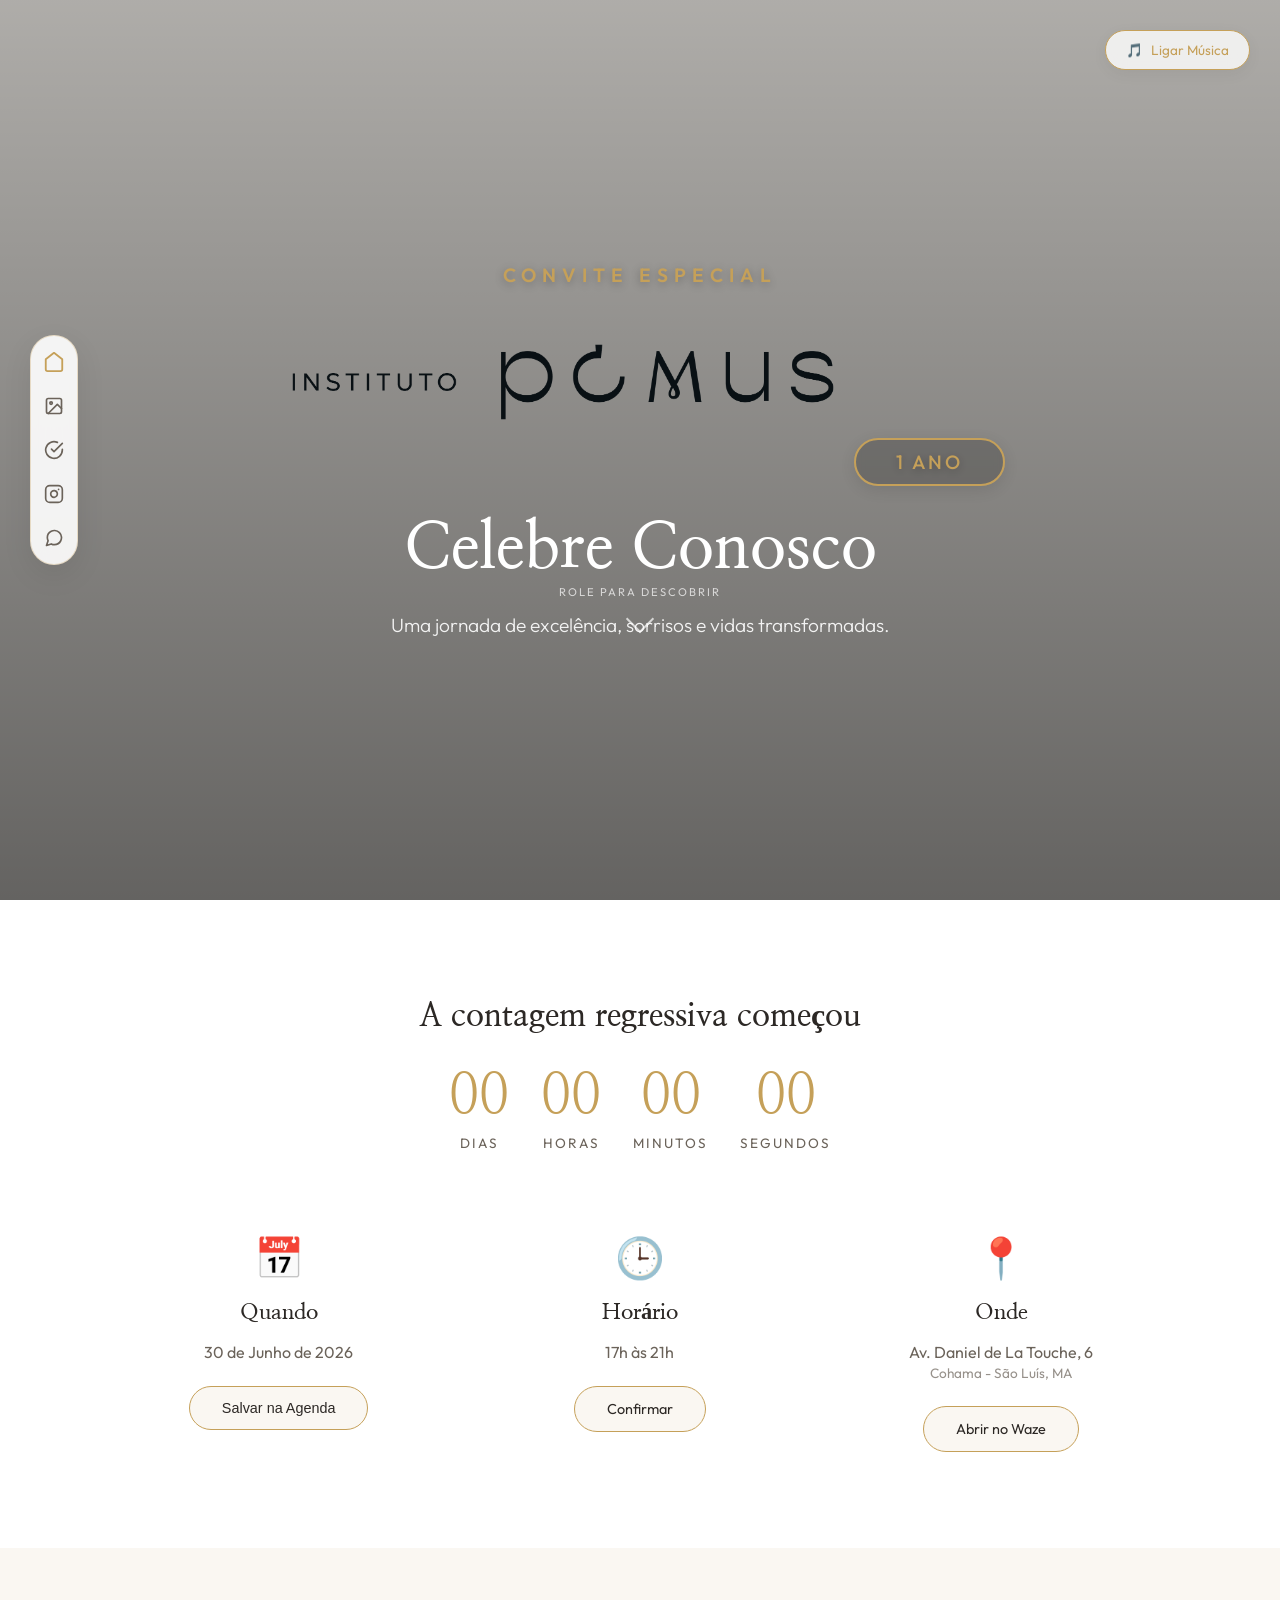
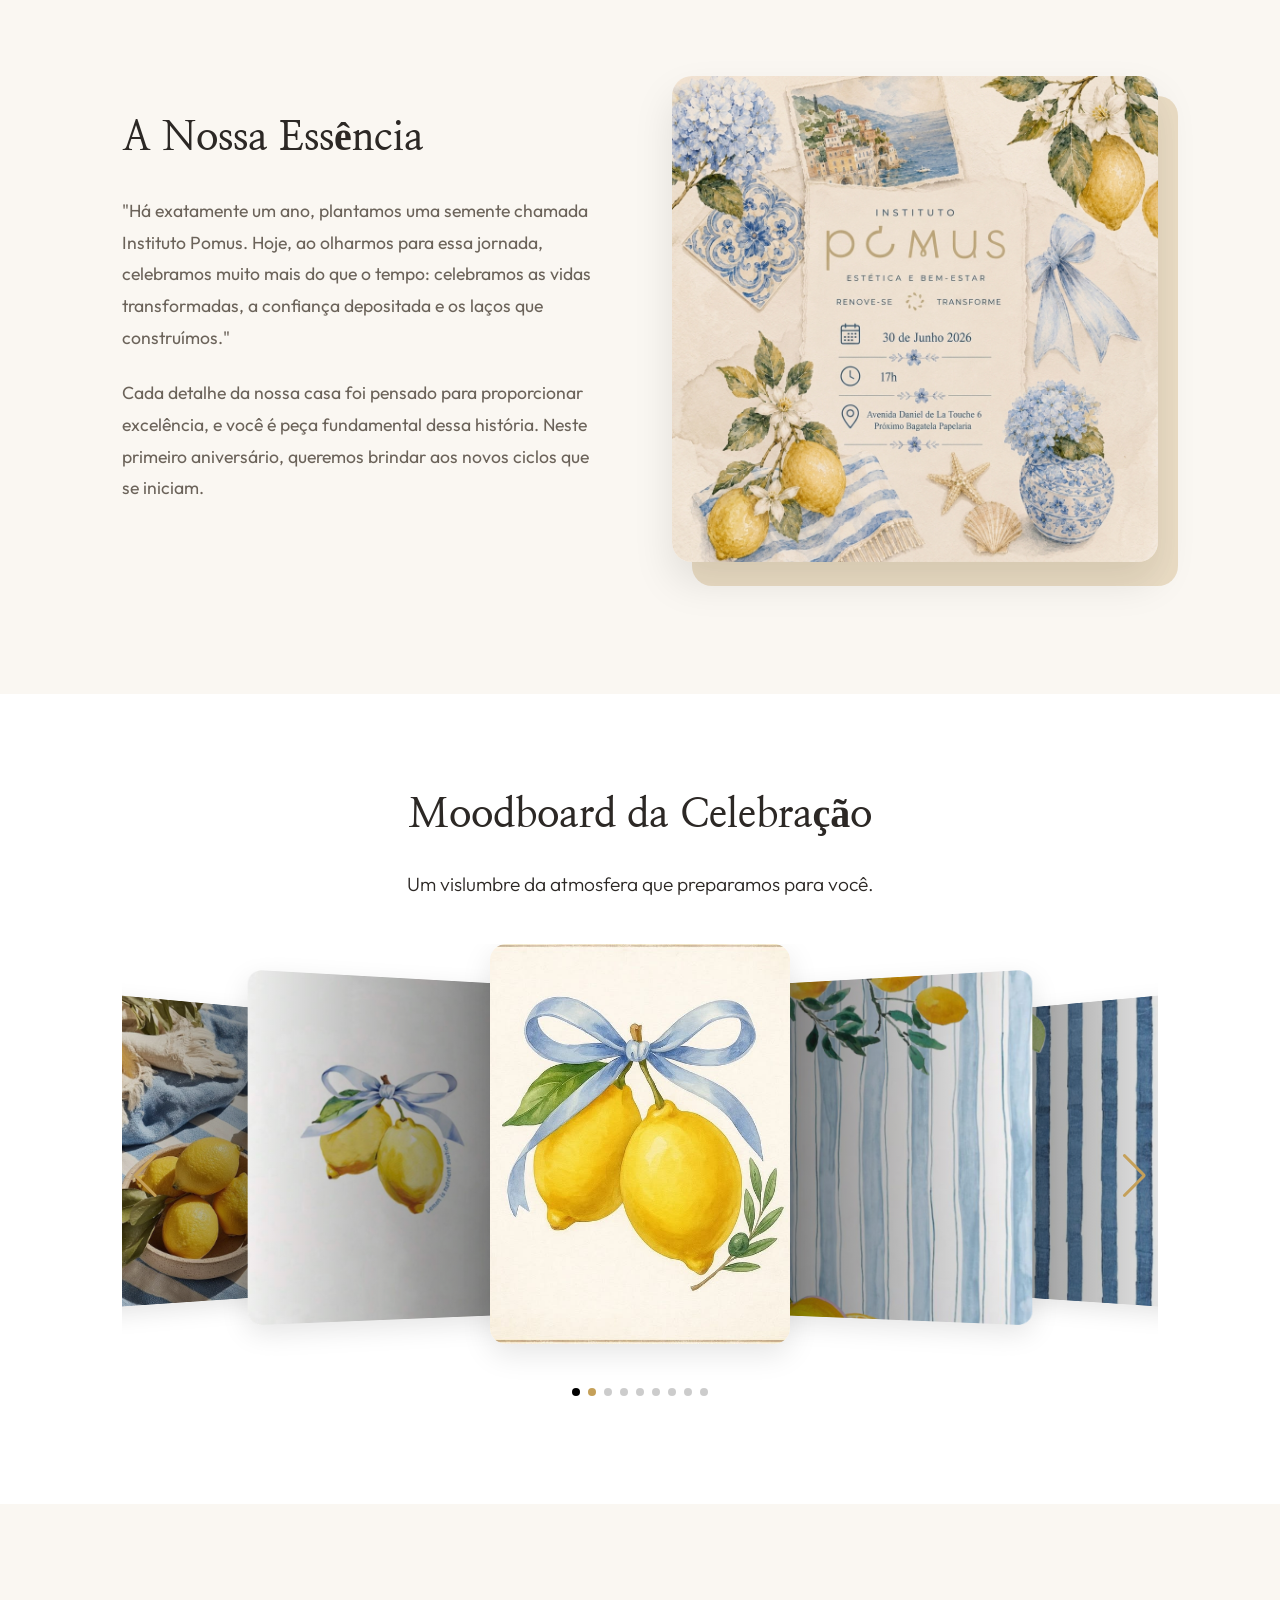
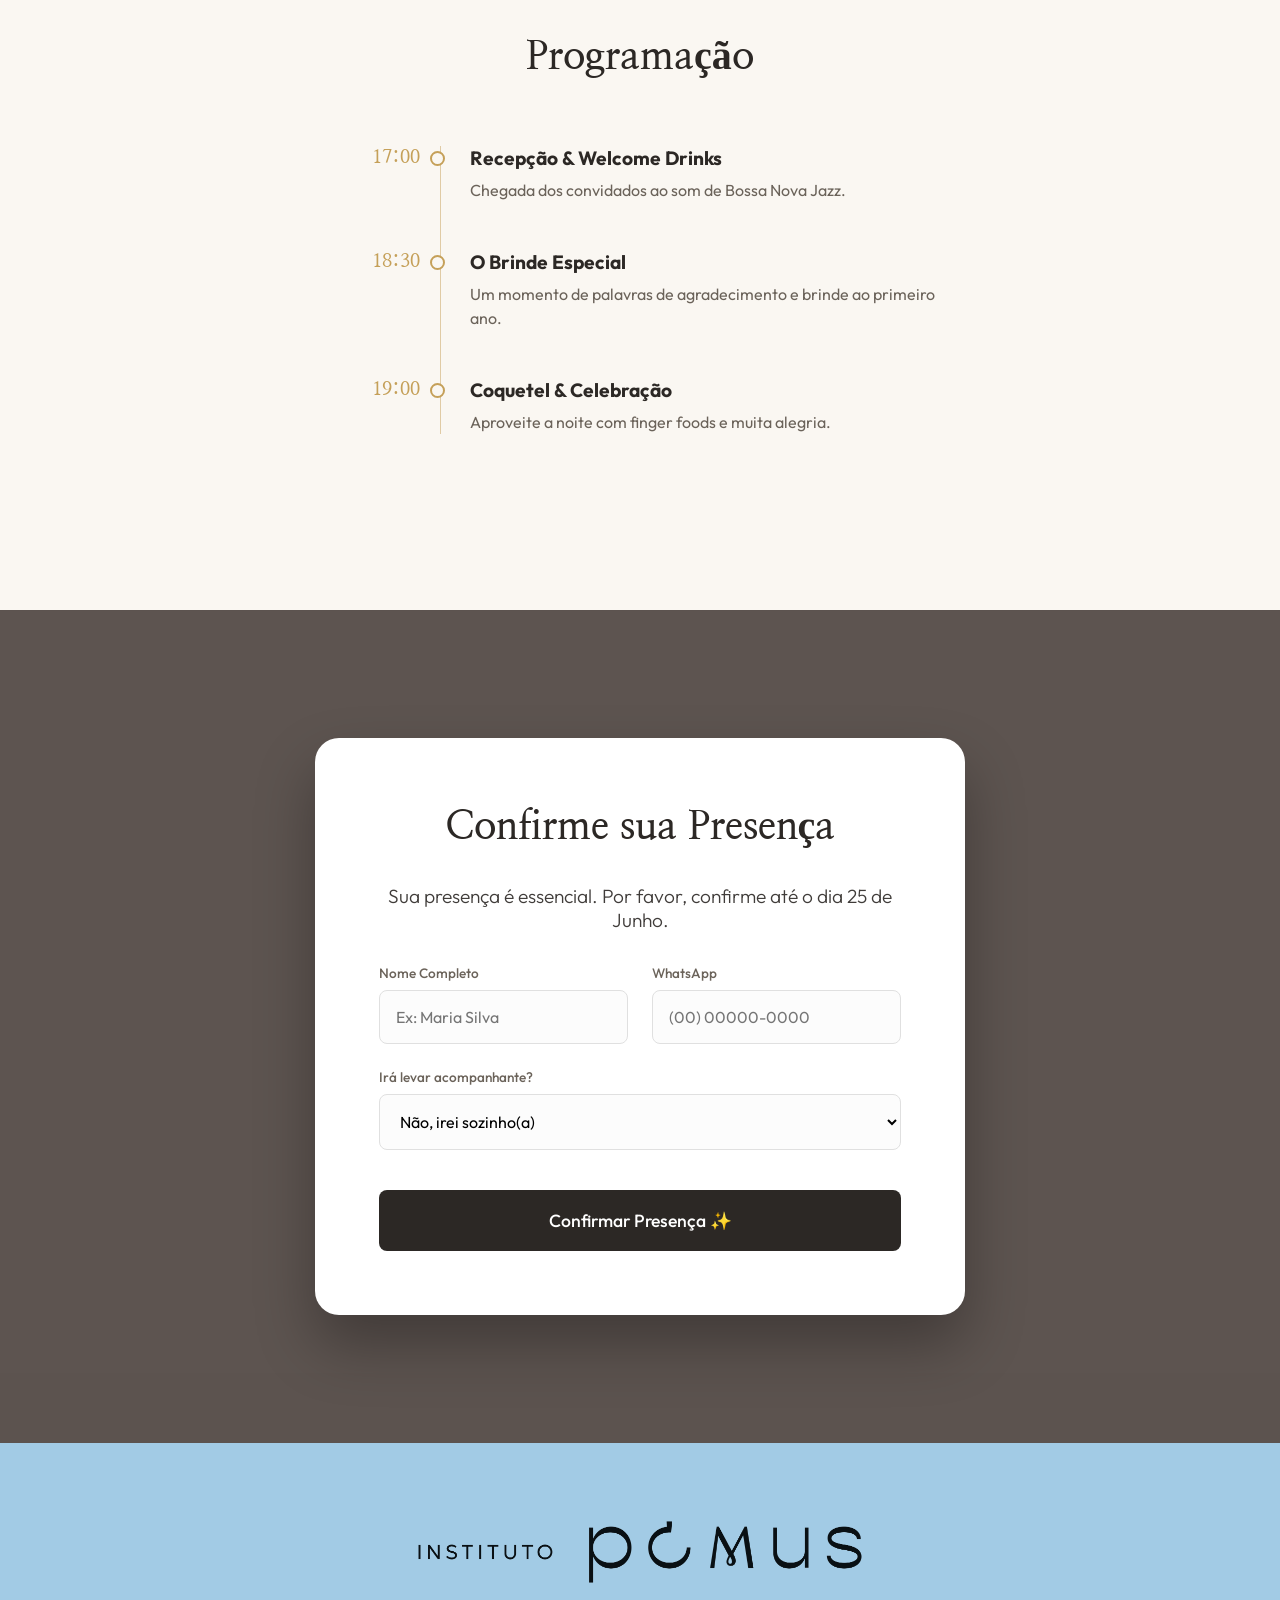
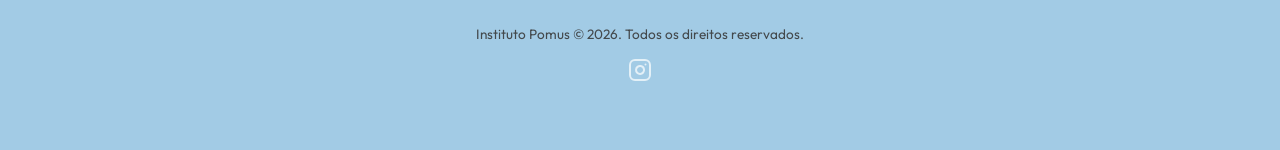
==== convite/index.html @ 577bb27a "feat: setup inicial com pagina de convite (/convite)" ====
<!DOCTYPE html>
<html lang="pt-BR">
<head>
    <meta charset="UTF-8">
    <meta name="viewport" content="width=device-width, initial-scale=1.0">
    <title>1 Ano - Instituto Pomus | Celebração</title>
    
    <!-- Google Fonts -->
    <link rel="preconnect" href="https://fonts.googleapis.com">
    <link rel="preconnect" href="https://fonts.gstatic.com" crossorigin>
    <link href="https://fonts.googleapis.com/css2?family=Nanum+Myeongjo:wght@400;700;800&family=Outfit:wght@300;400;500;600&display=swap" rel="stylesheet">
    
    <!-- AOS CSS (Animações) -->
    <link href="https://unpkg.com/aos@2.3.1/dist/aos.css" rel="stylesheet">
    
    <!-- Swiper CSS (Carrossel) -->
    <link rel="stylesheet" href="https://cdn.jsdelivr.net/npm/swiper@10/swiper-bundle.min.css"/>
    
    <!-- Estilos Customizados -->
    <link rel="stylesheet" href="styles.css">
</head>
<body>
    
    <!-- Audio Player Nativo (Sem bloqueios de iframe) -->
    <audio id="bg-audio" loop>
        <!-- Faixa de Bossa Jazz Instrumental: Piano Suave e Relaxante -->
        <source src="https://archive.org/download/instrumental-organ-bossa-nova/bossa-nova-piano-instrumental-brasil-5732.mp3" type="audio/mpeg">
    </audio>

    <!-- Floating Music Button -->
    <button id="music-btn" class="music-btn">
        <span class="music-icon">🎵</span> Ligar Música
    </button>

    <!-- Floating Navigation Bar -->
    <nav class="floating-nav">
        <a href="#hero" class="nav-link"><svg viewBox="0 0 24 24" fill="none" stroke="currentColor" stroke-width="2" stroke-linecap="round" stroke-linejoin="round"><path d="M3 9l9-7 9 7v11a2 2 0 0 1-2 2H5a2 2 0 0 1-2-2z"></path></svg></a>
        <a href="#gallery" class="nav-link"><svg viewBox="0 0 24 24" fill="none" stroke="currentColor" stroke-width="2" stroke-linecap="round" stroke-linejoin="round"><rect x="3" y="3" width="18" height="18" rx="2" ry="2"></rect><circle cx="8.5" cy="8.5" r="1.5"></circle><polyline points="21 15 16 10 5 21"></polyline></svg></a>
        <a href="#rsvp" class="nav-link highlight"><svg viewBox="0 0 24 24" fill="none" stroke="currentColor" stroke-width="2" stroke-linecap="round" stroke-linejoin="round"><path d="M22 11.08V12a10 10 0 1 1-5.93-9.14"></path><polyline points="22 4 12 14.01 9 11.01"></polyline></svg></a>
        <a href="https://instagram.com/institutopomus" target="_blank" class="nav-link" title="Nosso Instagram"><svg viewBox="0 0 24 24" fill="none" stroke="currentColor" stroke-width="2" stroke-linecap="round" stroke-linejoin="round"><rect x="2" y="2" width="20" height="20" rx="5" ry="5"></rect><path d="M16 11.37A4 4 0 1 1 12.63 8 4 4 0 0 1 16 11.37z"></path><line x1="17.5" y1="6.5" x2="17.51" y2="6.5"></line></svg></a>
        <a href="https://wa.me/5598984633233?text=Olá,%20tenho%20uma%20dúvida%20sobre%20o%20evento%20de%201%20ano!" target="_blank" class="nav-link"><svg viewBox="0 0 24 24" fill="none" stroke="currentColor" stroke-width="2" stroke-linecap="round" stroke-linejoin="round"><path d="M21 11.5a8.38 8.38 0 0 1-.9 3.8 8.5 8.5 0 0 1-7.6 4.7 8.38 8.38 0 0 1-3.8-.9L3 21l1.9-5.7a8.38 8.38 0 0 1-.9-3.8 8.5 8.5 0 0 1 4.7-7.6 8.38 8.38 0 0 1 3.8-.9h.5a8.48 8.48 0 0 1 8 8v.5z"></path></svg></a>
    </nav>

    <!-- SECTION: HERO -->
    <section id="hero" class="hero-section">
        <div class="hero-bg-slider">
            <div class="slide slide-1" style="background-image: url('assets/identidade.jpg')"></div>
            <div class="slide slide-2" style="background-image: url('assets/gallery/amalfi_bg.jpg')"></div>
            <div class="slide slide-3" style="background-image: url('assets/gallery/Lamai.jpg')"></div>
            <div class="overlay"></div>
        </div>
        
        <div class="hero-content" data-aos="fade-up" data-aos-duration="1500">
            <p class="pre-title">CONVITE ESPECIAL</p>
            <img src="assets/logo-transparent.png" alt="Instituto Pomus" class="hero-logo">
            <div class="badge">1 ANO</div>
            <h1 class="main-title">Celebre Conosco</h1>
            <p class="subtitle">Uma jornada de excelência, sorrisos e vidas transformadas.</p>
            
            <div class="scroll-indicator">
                <span>Role para descobrir</span>
                <div class="arrow"></div>
            </div>
        </div>
    </section>

    <!-- SECTION: COUNTDOWN & DETAILS -->
    <section class="details-section">
        <div class="container">
            <div class="countdown-wrapper" data-aos="zoom-in" data-aos-duration="1000">
                <h2>A contagem regressiva começou</h2>
                <div id="countdown" class="countdown">
                    <div class="time-box"><span id="days">00</span><p>Dias</p></div>
                    <div class="time-box"><span id="hours">00</span><p>Horas</p></div>
                    <div class="time-box"><span id="minutes">00</span><p>Minutos</p></div>
                    <div class="time-box"><span id="seconds">00</span><p>Segundos</p></div>
                </div>
            </div>

            <div class="event-info" data-aos="fade-up" data-aos-duration="1000" data-aos-delay="200">
                <div class="info-card">
                    <span class="icon">📅</span>
                    <h3>Quando</h3>
                    <p>30 de Junho de 2026</p>
                    <button class="action-link" id="btn-calendar">Salvar na Agenda</button>
                </div>
                <div class="info-card">
                    <span class="icon">🕒</span>
                    <h3>Horário</h3>
                    <p>17h às 21h</p>
                    <a href="#rsvp" class="action-link">Confirmar</a>
                </div>
                <div class="info-card">
                    <span class="icon">📍</span>
                    <h3>Onde</h3>
                    <p>Av. Daniel de La Touche, 6<br><span class="small-text">Cohama - São Luís, MA</span></p>
                    <a href="https://waze.com/ul?q=Avenida+Daniel+de+La+Touche,+6,+Cohama,+MA" target="_blank" class="action-link">Abrir no Waze</a>
                </div>
            </div>
        </div>
    </section>

    <!-- SECTION: OUR STORY -->
    <section class="story-section" id="story">
        <div class="container">
            <div class="story-grid">
                <div class="story-text" data-aos="fade-right" data-aos-duration="1000">
                    <h2 class="section-title">A Nossa Essência</h2>
                    <p>"Há exatamente um ano, plantamos uma semente chamada Instituto Pomus. Hoje, ao olharmos para essa jornada, celebramos muito mais do que o tempo: celebramos as vidas transformadas, a confiança depositada e os laços que construímos."</p>
                    <p>Cada detalhe da nossa casa foi pensado para proporcionar excelência, e você é peça fundamental dessa história. Neste primeiro aniversário, queremos brindar aos novos ciclos que se iniciam.</p>
                </div>
                <div class="story-image" data-aos="fade-left" data-aos-duration="1000">
                    <img src="assets/convite1.png" alt="Amalfi Limões Estética" class="aesthetic-img">
                    <div class="img-backdrop"></div>
                </div>
            </div>
        </div>
    </section>

    <!-- SECTION: GALLERY (CARROSSEL) -->
    <section class="gallery-section" id="gallery">
        <div class="container">
            <h2 class="section-title text-center" data-aos="fade-up">Moodboard da Celebração</h2>
            <p class="text-center subtitle" data-aos="fade-up" data-aos-delay="100">Um vislumbre da atmosfera que preparamos para você.</p>
            
            <div class="swiper gallery-slider" data-aos="zoom-in" data-aos-delay="200" data-aos-duration="1200">
                <div class="swiper-wrapper">
                    <div class="swiper-slide"><img src="assets/gallery/11.jpg" alt="Galeria"></div>
                    <div class="swiper-slide"><img src="assets/gallery/12.jpg" alt="Galeria"></div>
                    <div class="swiper-slide"><img src="assets/gallery/13.jpg" alt="Galeria"></div>
                    <div class="swiper-slide"><img src="assets/gallery/14.jpg" alt="Galeria"></div>
                    <div class="swiper-slide"><img src="assets/gallery/15.jpg" alt="Galeria"></div>
                    <div class="swiper-slide"><img src="assets/gallery/16.jpg" alt="Galeria"></div>
                    <div class="swiper-slide"><img src="assets/gallery/17.jpg" alt="Galeria"></div>
                    <div class="swiper-slide"><img src="assets/gallery/18.jpg" alt="Galeria"></div>
                    <div class="swiper-slide"><img src="assets/gallery/Lamai.jpg" alt="Galeria"></div>
                </div>
                <div class="swiper-pagination"></div>
                <div class="swiper-button-prev"></div>
                <div class="swiper-button-next"></div>
            </div>
        </div>
    </section>

    <!-- SECTION: TIMELINE -->
    <section class="timeline-section">
        <div class="container">
            <h2 class="section-title text-center" data-aos="fade-up">Programação</h2>
            <div class="timeline">
                <div class="timeline-item" data-aos="fade-up" data-aos-delay="100">
                    <div class="time">17:00</div>
                    <div class="content">
                        <h4>Recepção & Welcome Drinks</h4>
                        <p>Chegada dos convidados ao som de Bossa Nova Jazz.</p>
                    </div>
                </div>
                <div class="timeline-item" data-aos="fade-up" data-aos-delay="200">
                    <div class="time">18:30</div>
                    <div class="content">
                        <h4>O Brinde Especial</h4>
                        <p>Um momento de palavras de agradecimento e brinde ao primeiro ano.</p>
                    </div>
                </div>
                <div class="timeline-item" data-aos="fade-up" data-aos-delay="300">
                    <div class="time">19:00</div>
                    <div class="content">
                        <h4>Coquetel & Celebração</h4>
                        <p>Aproveite a noite com finger foods e muita alegria.</p>
                    </div>
                </div>
            </div>
        </div>
    </section>

    <!-- SECTION: RSVP -->
    <section class="rsvp-section" id="rsvp">
        <div class="container">
            <div class="rsvp-card" data-aos="zoom-in-up" data-aos-duration="1200">
                <div id="rsvp-container">
                    <h2 class="section-title text-center">Confirme sua Presença</h2>
                    <p class="text-center subtitle">Sua presença é essencial. Por favor, confirme até o dia 25 de Junho.</p>
                    
                    <form id="rsvp-form" class="rsvp-form mt-4">
                        <div class="input-row">
                            <div class="input-group">
                                <label for="name">Nome Completo</label>
                                <input type="text" id="name" name="name" required placeholder="Ex: Maria Silva">
                            </div>
                            <div class="input-group">
                                <label for="whatsapp">WhatsApp</label>
                                <input type="tel" id="whatsapp" name="whatsapp" required placeholder="(00) 00000-0000">
                            </div>
                        </div>
                        <div class="input-group">
                            <label for="companions">Irá levar acompanhante?</label>
                            <select id="companions" name="companions">
                                <option value="0">Não, irei sozinho(a)</option>
                                <option value="1">Sim, 1 acompanhante</option>
                            </select>
                        </div>
                        
                        <button type="submit" class="submit-btn full-width mt-2">
                            <span class="btn-text">Confirmar Presença ✨</span>
                        </button>
                    </form>

                    <div id="success-message" class="success-message hidden">
                        <div class="success-icon">🥂</div>
                        <h3 class="section-title">Presença Confirmada!</h3>
                        <p>Que alegria! Mal podemos esperar para celebrar este marco incrível com você.</p>
                    </div>
                </div>
            </div>
        </div>
    </section>

    <!-- FOOTER -->
    <footer class="footer">
        <div class="container text-center">
            <img src="assets/logo-transparent.png" alt="Instituto Pomus" class="footer-logo">
            <p>Instituto Pomus © 2026. Todos os direitos reservados.</p>
            <a href="https://instagram.com/institutopomus" target="_blank" style="color: rgba(255,255,255,0.7); display: inline-block; margin-top: 15px;">
                <svg viewBox="0 0 24 24" width="24" height="24" fill="none" stroke="currentColor" stroke-width="2" stroke-linecap="round" stroke-linejoin="round"><rect x="2" y="2" width="20" height="20" rx="5" ry="5"></rect><path d="M16 11.37A4 4 0 1 1 12.63 8 4 4 0 0 1 16 11.37z"></path><line x1="17.5" y1="6.5" x2="17.51" y2="6.5"></line></svg>
            </a>
        </div>
    </footer>

    <!-- Scripts -->
    <!-- AOS JS -->
    <script src="https://unpkg.com/aos@2.3.1/dist/aos.js"></script>
    <!-- Swiper JS -->
    <script src="https://cdn.jsdelivr.net/npm/swiper@10/swiper-bundle.min.js"></script>
    <!-- Custom JS -->
    <script src="script.js"></script>
</body>
</html>
---- convite/styles.css ----
:root {
    --bg-light: #FAF7F2; /* Tom off-white clarinho quente */
    --bg-dark: #1A1A1A;
    --accent: #C5A059; /* Dourado Pomus */
    --accent-hover: #b38f4d;
    --text-main: #2C2825; /* Marrom ultra escuro */
    --text-muted: #6B635A;
    --card-bg: #FFFFFF;
    --font-heading: 'Nanum Myeongjo', serif;
    --font-body: 'Outfit', sans-serif;
}

html {
    scroll-behavior: smooth;
    overflow-x: hidden;
    width: 100vw;
}

* {
    margin: 0;
    padding: 0;
    box-sizing: border-box;
}

body {
    background-color: var(--bg-light);
    color: var(--text-main);
    font-family: var(--font-body);
    overflow-x: hidden;
    width: 100vw;
}

.container {
    width: 100%;
    max-width: 1100px;
    margin: 0 auto;
    padding: 0 2rem;
}

.text-center { text-align: center; }
.mt-4 { margin-top: 2rem; }
.mt-2 { margin-top: 1rem; }
.full-width { width: 100%; }

/* --- MUSIC BUTTON --- */
.music-btn {
    position: fixed;
    top: 30px;
    right: 30px;
    background: rgba(255, 255, 255, 0.8);
    border: 1px solid var(--accent);
    color: var(--accent);
    padding: 10px 20px;
    border-radius: 50px;
    cursor: pointer;
    z-index: 1000;
    font-family: var(--font-body);
    font-size: 0.85rem;
    backdrop-filter: blur(10px);
    transition: all 0.3s ease;
    display: flex;
    align-items: center;
    gap: 8px;
    box-shadow: 0 4px 15px rgba(0,0,0,0.05);
}

.music-btn:hover {
    background: var(--accent);
    color: #fff;
}

/* --- FLOATING NAV --- */
.floating-nav {
    position: fixed;
    left: 30px;
    top: 50%;
    transform: translateY(-50%);
    background: rgba(255, 255, 255, 0.9);
    backdrop-filter: blur(10px);
    border: 1px solid rgba(197, 160, 89, 0.3);
    border-radius: 50px;
    padding: 1rem 0.8rem;
    display: flex;
    flex-direction: column;
    gap: 1.5rem;
    z-index: 1000;
    box-shadow: 0 10px 30px rgba(0,0,0,0.08);
}

.nav-link {
    color: var(--text-muted);
    transition: all 0.3s ease;
    display: flex;
    align-items: center;
    justify-content: center;
}

.nav-link svg {
    width: 20px;
    height: 20px;
}

.nav-link:hover, .nav-link.highlight {
    color: var(--accent);
    transform: scale(1.1);
}

@media (max-width: 768px) {
    .floating-nav {
        left: 50%;
        top: auto;
        bottom: 20px;
        transform: translateX(-50%);
        flex-direction: row;
        padding: 0.8rem 1.5rem;
        width: max-content;
    }
    .music-btn {
        top: auto;
        bottom: 90px;
        right: 20px;
        padding: 8px 15px;
        font-size: 0.75rem;
    }
}

/* --- HERO SECTION --- */
.hero-section {
    position: relative;
    height: 100vh;
    display: flex;
    align-items: center;
    justify-content: center;
    text-align: center;
    color: #fff; /* Texto branco no Hero */
    overflow: hidden;
}

.hero-bg-slider {
    position: absolute;
    top: 0; left: 0; width: 100%; height: 100%;
    z-index: -1;
}

.hero-bg-slider .slide {
    position: absolute;
    top: 0; left: 0; width: 100%; height: 100%;
    background-size: cover;
    background-position: center;
    opacity: 0;
    animation: fadeAnim 15s infinite;
}

.hero-bg-slider .slide-1 { animation-delay: 0s; }
.hero-bg-slider .slide-2 { animation-delay: 5s; }
.hero-bg-slider .slide-3 { animation-delay: 10s; }

@keyframes fadeAnim {
    0% { opacity: 0; transform: scale(1); }
    15% { opacity: 1; }
    33% { opacity: 1; }
    48% { opacity: 0; transform: scale(1.05); }
    100% { opacity: 0; transform: scale(1.05); }
}

.hero-bg-slider .overlay {
    position: absolute;
    top: 0; left: 0; width: 100%; height: 100%;
    background: linear-gradient(rgba(0,0,0,0.3), rgba(0,0,0,0.6));
}

.hero-content {
    max-width: 800px;
    padding: 2rem;
    z-index: 1;
}

.hero-logo {
    height: 110px;
    margin-bottom: 2rem;
}

.pre-title {
    font-size: 1.2rem;
    letter-spacing: 6px;
    margin-bottom: 2.5rem;
    color: var(--accent);
    font-weight: 600;
    text-transform: uppercase;
    text-shadow: 0 2px 10px rgba(0,0,0,0.3);
}

.badge {
    display: inline-block;
    padding: 0.6rem 2.5rem;
    border: 2px solid var(--accent);
    border-radius: 50px;
    font-size: 1.2rem;
    font-weight: 500;
    letter-spacing: 3px;
    color: var(--accent);
    margin-bottom: 1.5rem;
    text-shadow: 0 2px 10px rgba(0,0,0,0.3);
    box-shadow: 0 4px 15px rgba(0,0,0,0.1);
    background: rgba(0,0,0,0.2); /* Fundo sutil para destacar a borda e o texto */
    backdrop-filter: blur(5px);
}

.main-title {
    font-family: var(--font-heading);
    font-size: 4rem;
    font-weight: 700;
    margin-bottom: 1.5rem;
}

.subtitle {
    font-size: 1.2rem;
    font-weight: 300;
    opacity: 0.9;
}

.scroll-indicator {
    position: absolute;
    bottom: 40px;
    left: 50%;
    transform: translateX(-50%);
    display: flex;
    flex-direction: column;
    align-items: center;
    opacity: 0.7;
    animation: bounce 2s infinite;
}

.scroll-indicator span {
    font-size: 0.7rem;
    letter-spacing: 2px;
    margin-bottom: 10px;
    text-transform: uppercase;
}

.arrow {
    width: 20px;
    height: 20px;
    border-right: 2px solid #fff;
    border-bottom: 2px solid #fff;
    transform: rotate(45deg);
}

@keyframes bounce {
    0%, 20%, 50%, 80%, 100% { transform: translateY(0) translateX(-50%); }
    40% { transform: translateY(-10px) translateX(-50%); }
    60% { transform: translateY(-5px) translateX(-50%); }
}

@media (max-width: 768px) {
    .main-title { font-size: 2.8rem; }
    .hero-logo { height: 45px; }
}

/* --- COUNTDOWN & DETAILS --- */
.details-section {
    padding: 6rem 0;
    background: #fff;
}

.countdown-wrapper {
    text-align: center;
    margin-bottom: 5rem;
}

.countdown-wrapper h2 {
    font-family: var(--font-heading);
    font-size: 2rem;
    margin-bottom: 2rem;
}

.countdown {
    display: flex;
    justify-content: center;
    gap: 2rem;
}

.time-box {
    display: flex;
    flex-direction: column;
    align-items: center;
}

.time-box span {
    font-family: var(--font-heading);
    font-size: 3.5rem;
    color: var(--accent);
    line-height: 1;
}

.time-box p {
    font-size: 0.85rem;
    letter-spacing: 2px;
    text-transform: uppercase;
    color: var(--text-muted);
    margin-top: 10px;
}

.event-info {
    display: grid;
    grid-template-columns: repeat(auto-fit, minmax(250px, 1fr));
    gap: 3rem;
    text-align: center;
}

.info-card .icon {
    font-size: 2.5rem;
    margin-bottom: 1rem;
    display: block;
}

.info-card h3 {
    font-family: var(--font-heading);
    font-size: 1.4rem;
    margin-bottom: 1rem;
}

.info-card p {
    color: var(--text-muted);
    margin-bottom: 1.5rem;
}

.small-text {
    font-size: 0.85rem;
    opacity: 0.7;
}

.action-link {
    display: inline-block;
    padding: 0.8rem 2rem;
    background: var(--bg-light);
    border: 1px solid var(--accent);
    color: var(--text-main);
    text-decoration: none;
    border-radius: 50px;
    font-size: 0.9rem;
    transition: all 0.3s ease;
    cursor: pointer;
}

.action-link:hover {
    background: var(--accent);
    color: #fff;
}

/* --- STORY SECTION --- */
.story-section {
    padding: 8rem 0;
    background: var(--bg-light);
}

.story-grid {
    display: grid;
    grid-template-columns: 1fr 1fr;
    gap: 4rem;
    align-items: center;
}

.section-title {
    font-family: var(--font-heading);
    font-size: 2.5rem;
    margin-bottom: 2rem;
    color: var(--text-main);
}

.story-text p {
    color: var(--text-muted);
    font-size: 1.1rem;
    line-height: 1.8;
    margin-bottom: 1.5rem;
}

.story-image {
    position: relative;
}

.aesthetic-img {
    width: 100%;
    border-radius: 20px;
    position: relative;
    z-index: 2;
    box-shadow: 0 20px 40px rgba(0,0,0,0.1);
}

.img-backdrop {
    position: absolute;
    top: 20px;
    left: 20px;
    width: 100%;
    height: 100%;
    background: var(--accent);
    border-radius: 20px;
    z-index: 1;
    opacity: 0.3;
}

@media (max-width: 768px) {
    .story-grid { grid-template-columns: 1fr; }
    .countdown { gap: 1rem; }
    .time-box span { font-size: 2.5rem; }
}

/* --- GALLERY SECTION --- */
.gallery-section {
    padding: 6rem 0;
    background: #fff;
}

.gallery-slider {
    margin-top: 3rem;
    padding-bottom: 4rem !important;
}

.swiper-slide {
    width: 300px;
    height: 400px;
    border-radius: 16px;
    overflow: hidden;
    box-shadow: 0 10px 30px rgba(0,0,0,0.1);
}

.swiper-slide img {
    width: 100%;
    height: 100%;
    object-fit: cover;
}

.swiper-button-next, .swiper-button-prev {
    color: var(--accent) !important;
}

.swiper-pagination-bullet-active {
    background: var(--accent) !important;
}

/* --- TIMELINE SECTION --- */
.timeline-section {
    padding: 8rem 0;
    background: var(--bg-light);
}

.timeline {
    max-width: 600px;
    margin: 4rem auto 0;
    position: relative;
}

.timeline::before {
    content: '';
    position: absolute;
    top: 0; left: 100px;
    width: 1px; height: 100%;
    background: var(--accent);
    opacity: 0.5;
}

.timeline-item {
    display: flex;
    margin-bottom: 3rem;
    position: relative;
}

.timeline-item .time {
    width: 100px;
    font-family: var(--font-heading);
    font-size: 1.2rem;
    font-weight: 700;
    color: var(--accent);
    padding-right: 20px;
    text-align: right;
    position: relative;
}

.timeline-item .time::after {
    content: '';
    position: absolute;
    top: 5px; right: -5px;
    width: 11px; height: 11px;
    background: var(--bg-light);
    border: 2px solid var(--accent);
    border-radius: 50%;
}

.timeline-item .content {
    flex: 1;
    padding-left: 30px;
}

.timeline-item .content h4 {
    font-size: 1.2rem;
    margin-bottom: 0.5rem;
}

.timeline-item .content p {
    color: var(--text-muted);
    line-height: 1.5;
}

/* --- RSVP SECTION --- */
.rsvp-section {
    padding: 8rem 0;
    background: url('assets/identidade.jpg');
    background-size: cover;
    background-position: center;
    background-attachment: fixed;
    position: relative;
}

.rsvp-section::before {
    content: '';
    position: absolute;
    top: 0; left: 0; width: 100%; height: 100%;
    background: rgba(26, 15, 11, 0.7);
}

.rsvp-card {
    background: #fff;
    max-width: 650px;
    margin: 0 auto;
    padding: 4rem;
    border-radius: 24px;
    box-shadow: 0 30px 60px rgba(0,0,0,0.3);
    position: relative;
    z-index: 2;
}

.input-row {
    display: grid;
    grid-template-columns: 1fr 1fr;
    gap: 1.5rem;
}

.input-group {
    display: flex;
    flex-direction: column;
    gap: 0.5rem;
    margin-bottom: 1.5rem;
}

label {
    font-size: 0.85rem;
    color: var(--text-muted);
    font-weight: 500;
}

input, select {
    width: 100%;
    background: #fcfcfc;
    border: 1px solid #e0e0e0;
    border-radius: 8px;
    padding: 1rem;
    font-family: var(--font-body);
    font-size: 1rem;
    outline: none;
    transition: all 0.3s ease;
}

input:focus, select:focus {
    border-color: var(--accent);
    background: #fff;
}

.submit-btn {
    width: 100%;
    background: var(--text-main);
    color: #fff;
    border: none;
    border-radius: 8px;
    padding: 1.2rem;
    font-size: 1.1rem;
    font-weight: 500;
    font-family: var(--font-body);
    cursor: pointer;
    transition: all 0.3s ease;
}

.submit-btn:hover {
    background: var(--accent);
}

.success-message {
    text-align: center;
    padding: 2rem 0;
}

.success-icon {
    font-size: 4rem;
    margin-bottom: 1rem;
}

.hidden { display: none; }

@media (max-width: 768px) {
    .rsvp-card { padding: 2rem; }
    .input-row { grid-template-columns: 1fr; gap: 0; }
}

/* --- FOOTER --- */
.footer {
    background: #a2cbe5; /* Azul Céu elegante */
    padding: 4rem 0;
    color: var(--text-main);
}

.footer-logo {
    height: 90px;
    max-width: 90%;
    object-fit: contain;
    margin-bottom: 1.5rem;
}

.footer p {
    color: rgba(44, 40, 37, 0.8);
    font-size: 0.85rem;
}

@media (max-width: 768px) {
    .footer-logo {
        height: auto;
        max-width: 80%;
    }
}
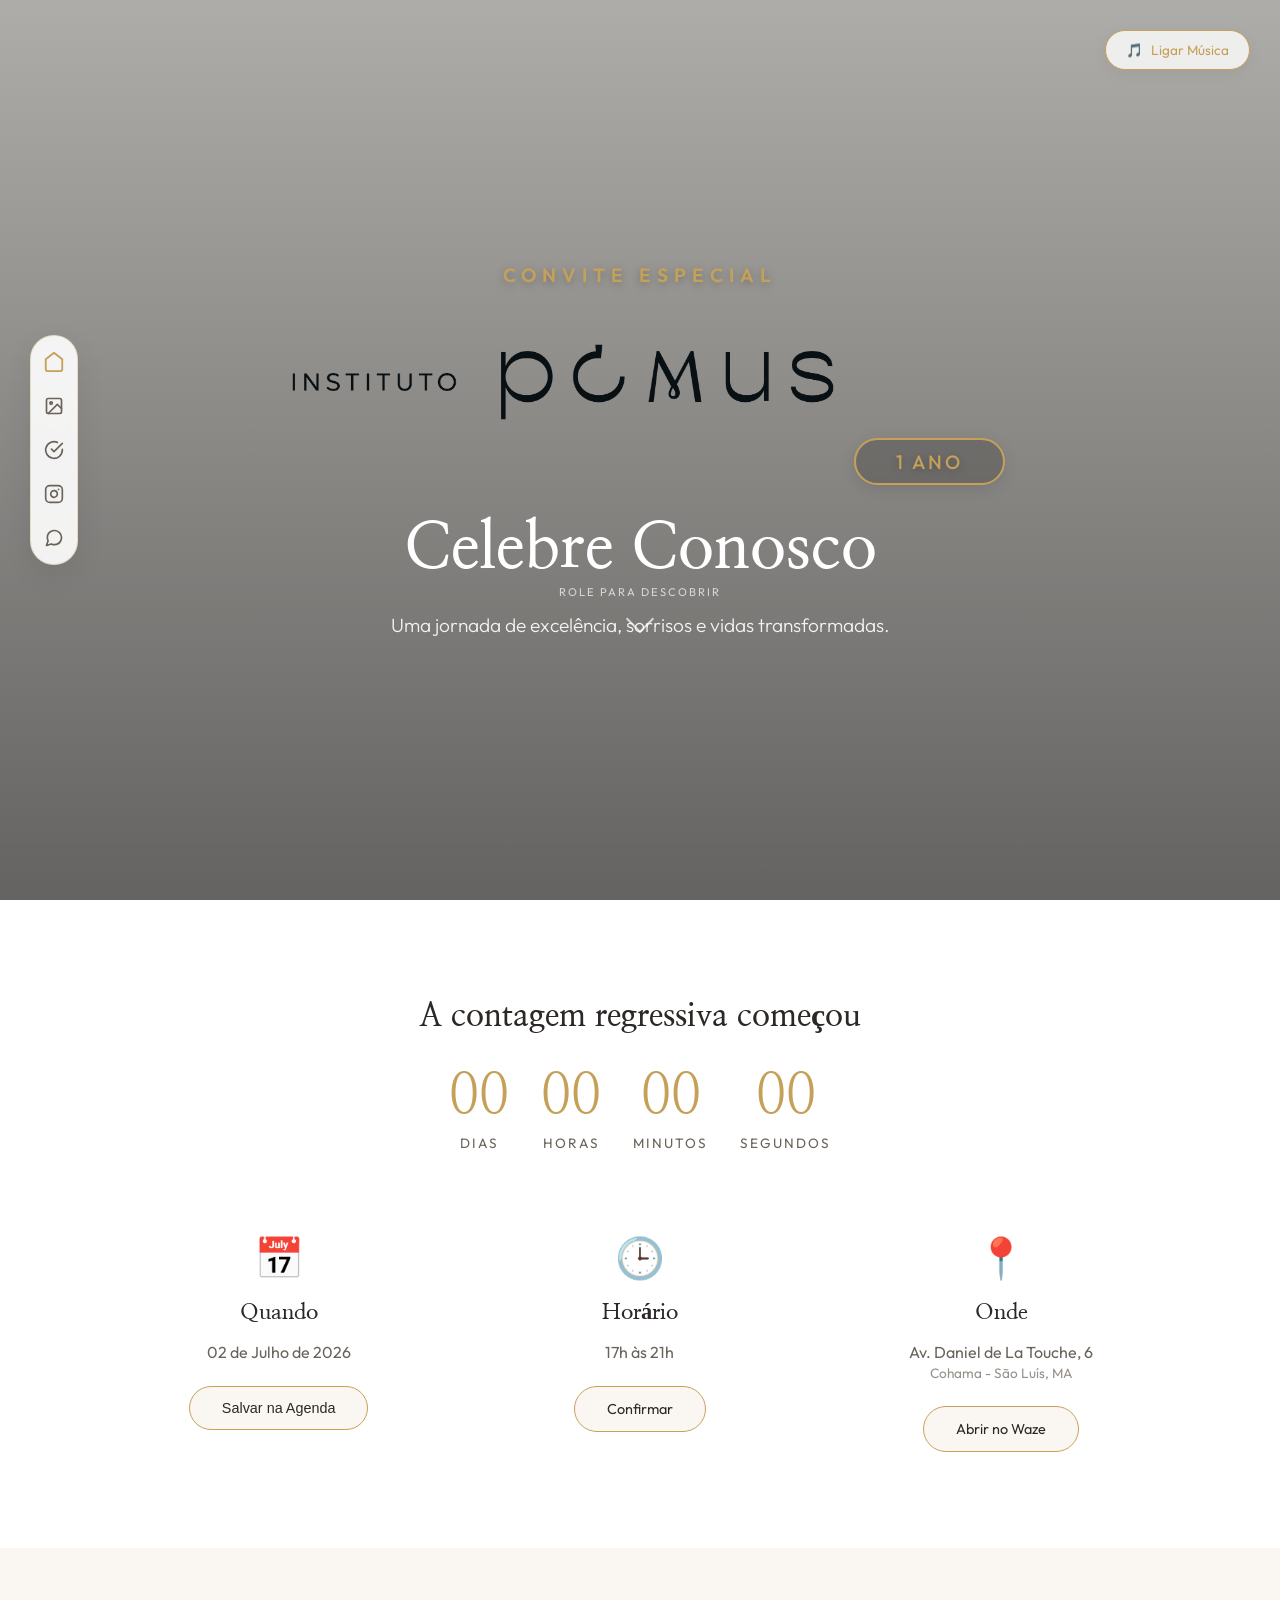
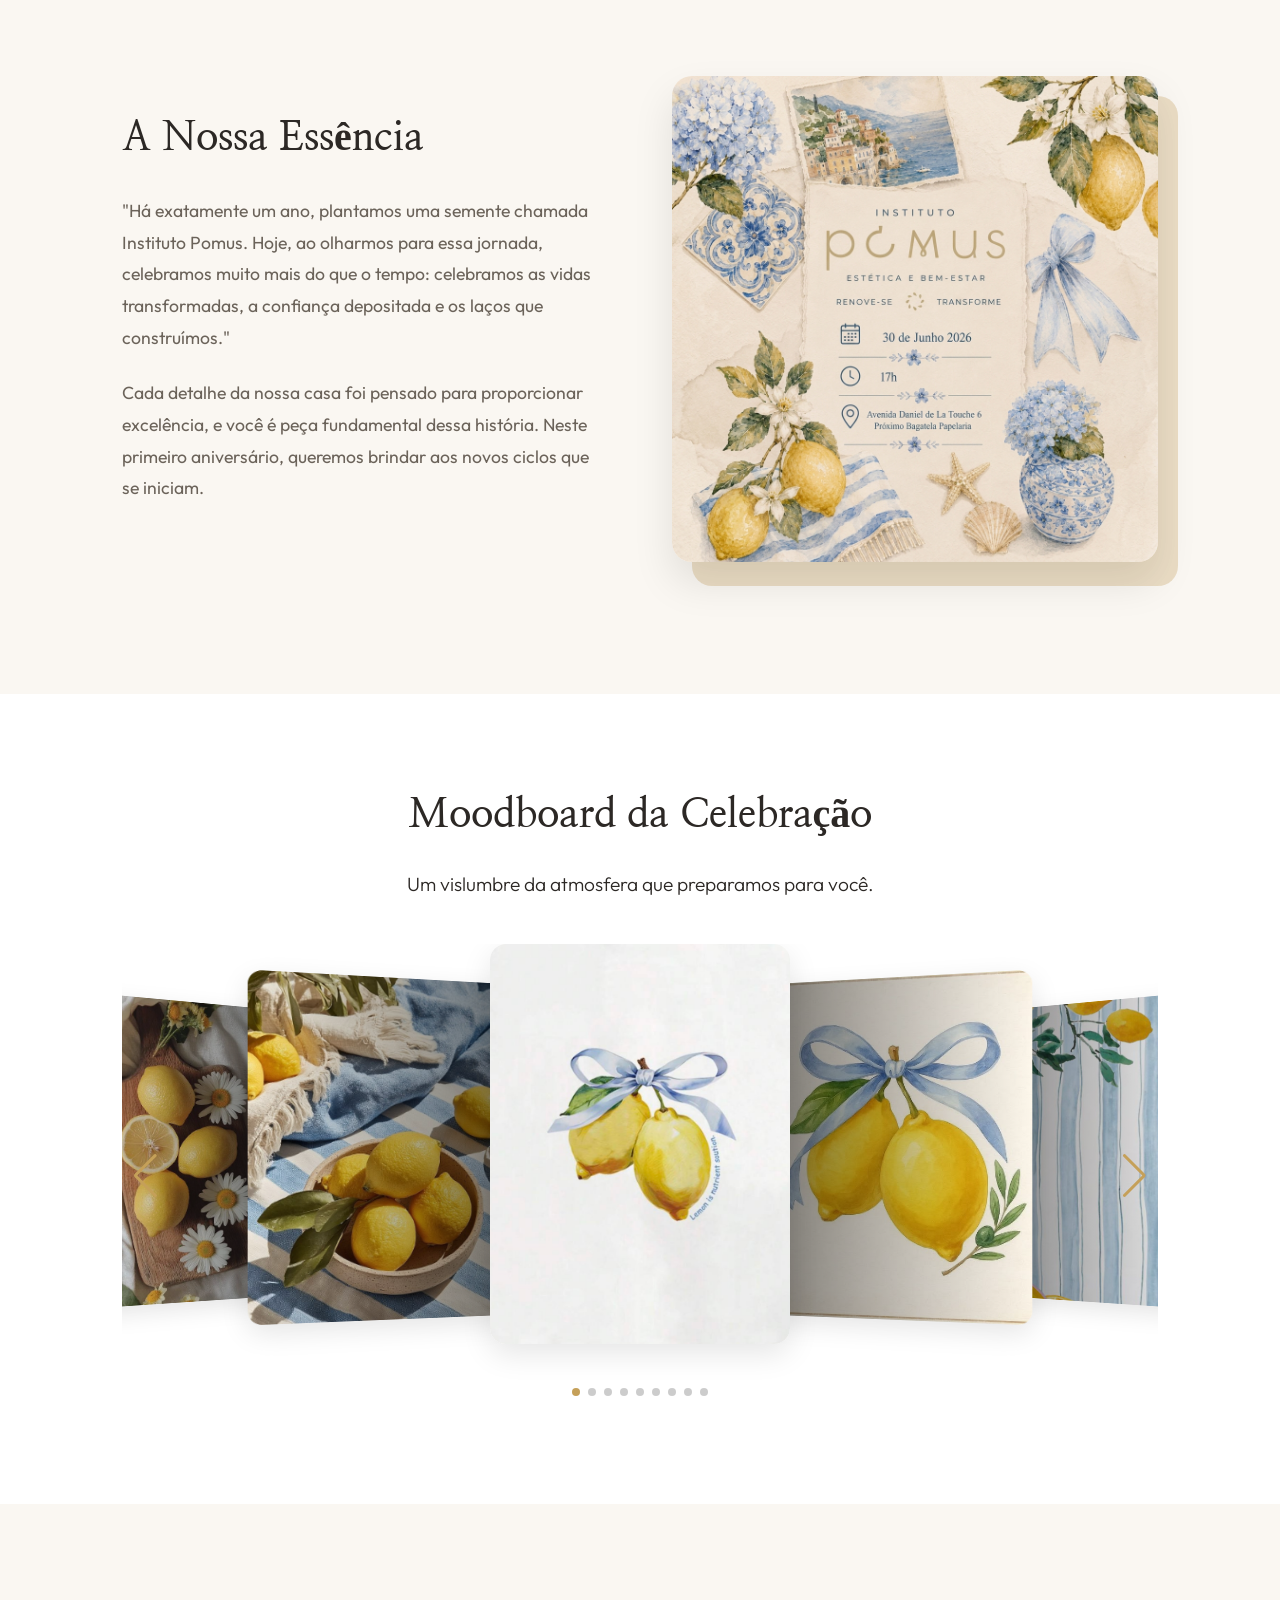
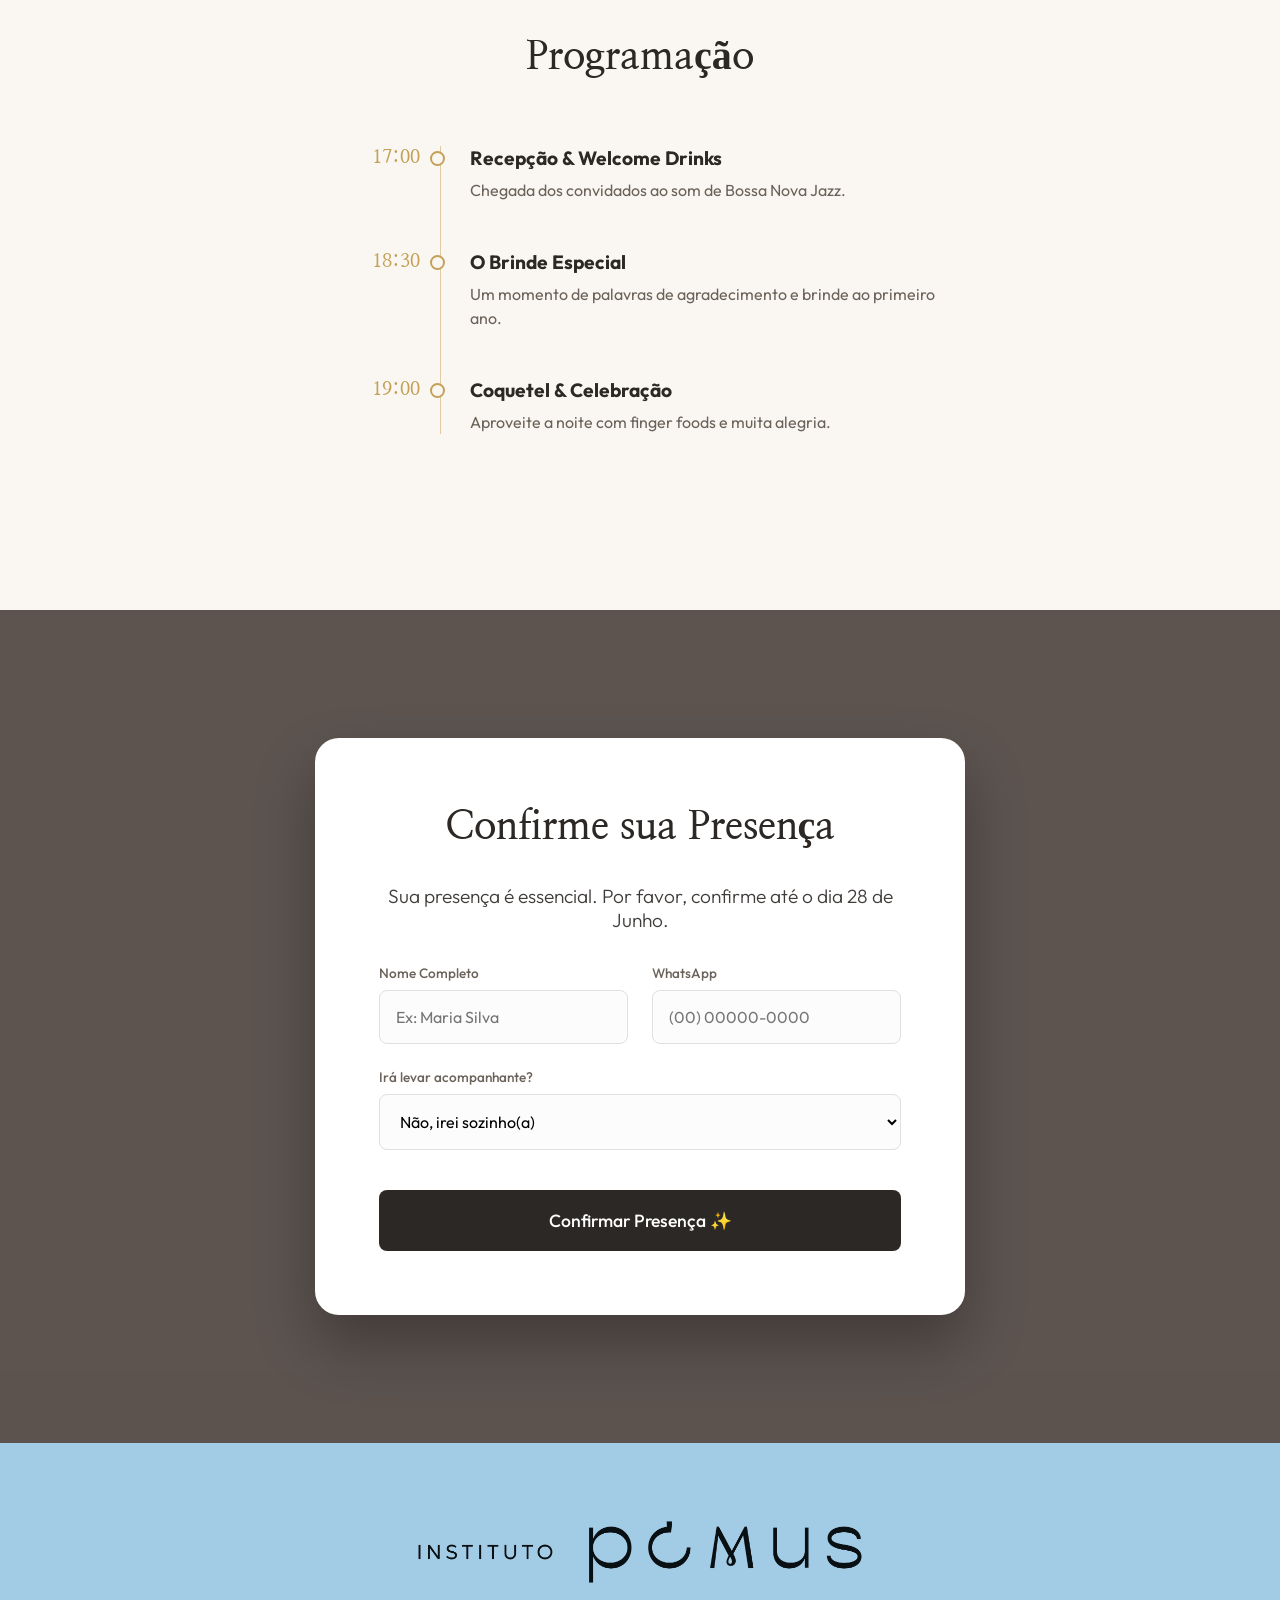
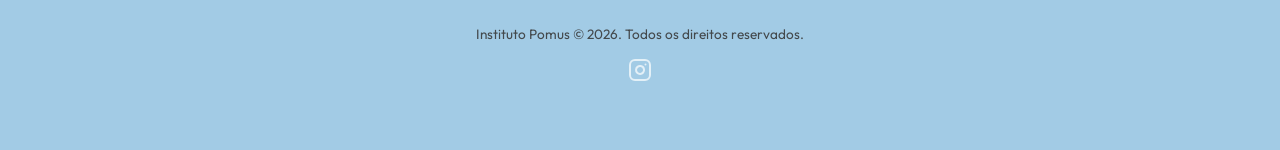
==== commit a21973b5: "fix: atualiza data da festa para 02 de Julho de 2026 em todos os arquivos" ====
--- a/convite/index.html
+++ b/convite/index.html
@@ -81,7 +81,7 @@
                 <div class="info-card">
                     <span class="icon">📅</span>
                     <h3>Quando</h3>
-                    <p>30 de Junho de 2026</p>
+                    <p>02 de Julho de 2026</p>
                     <button class="action-link" id="btn-calendar">Salvar na Agenda</button>
                 </div>
                 <div class="info-card">
@@ -178,7 +178,7 @@
             <div class="rsvp-card" data-aos="zoom-in-up" data-aos-duration="1200">
                 <div id="rsvp-container">
                     <h2 class="section-title text-center">Confirme sua Presença</h2>
-                    <p class="text-center subtitle">Sua presença é essencial. Por favor, confirme até o dia 25 de Junho.</p>
+                    <p class="text-center subtitle">Sua presença é essencial. Por favor, confirme até o dia 28 de Junho.</p>
                     
                     <form id="rsvp-form" class="rsvp-form mt-4">
                         <div class="input-row">
